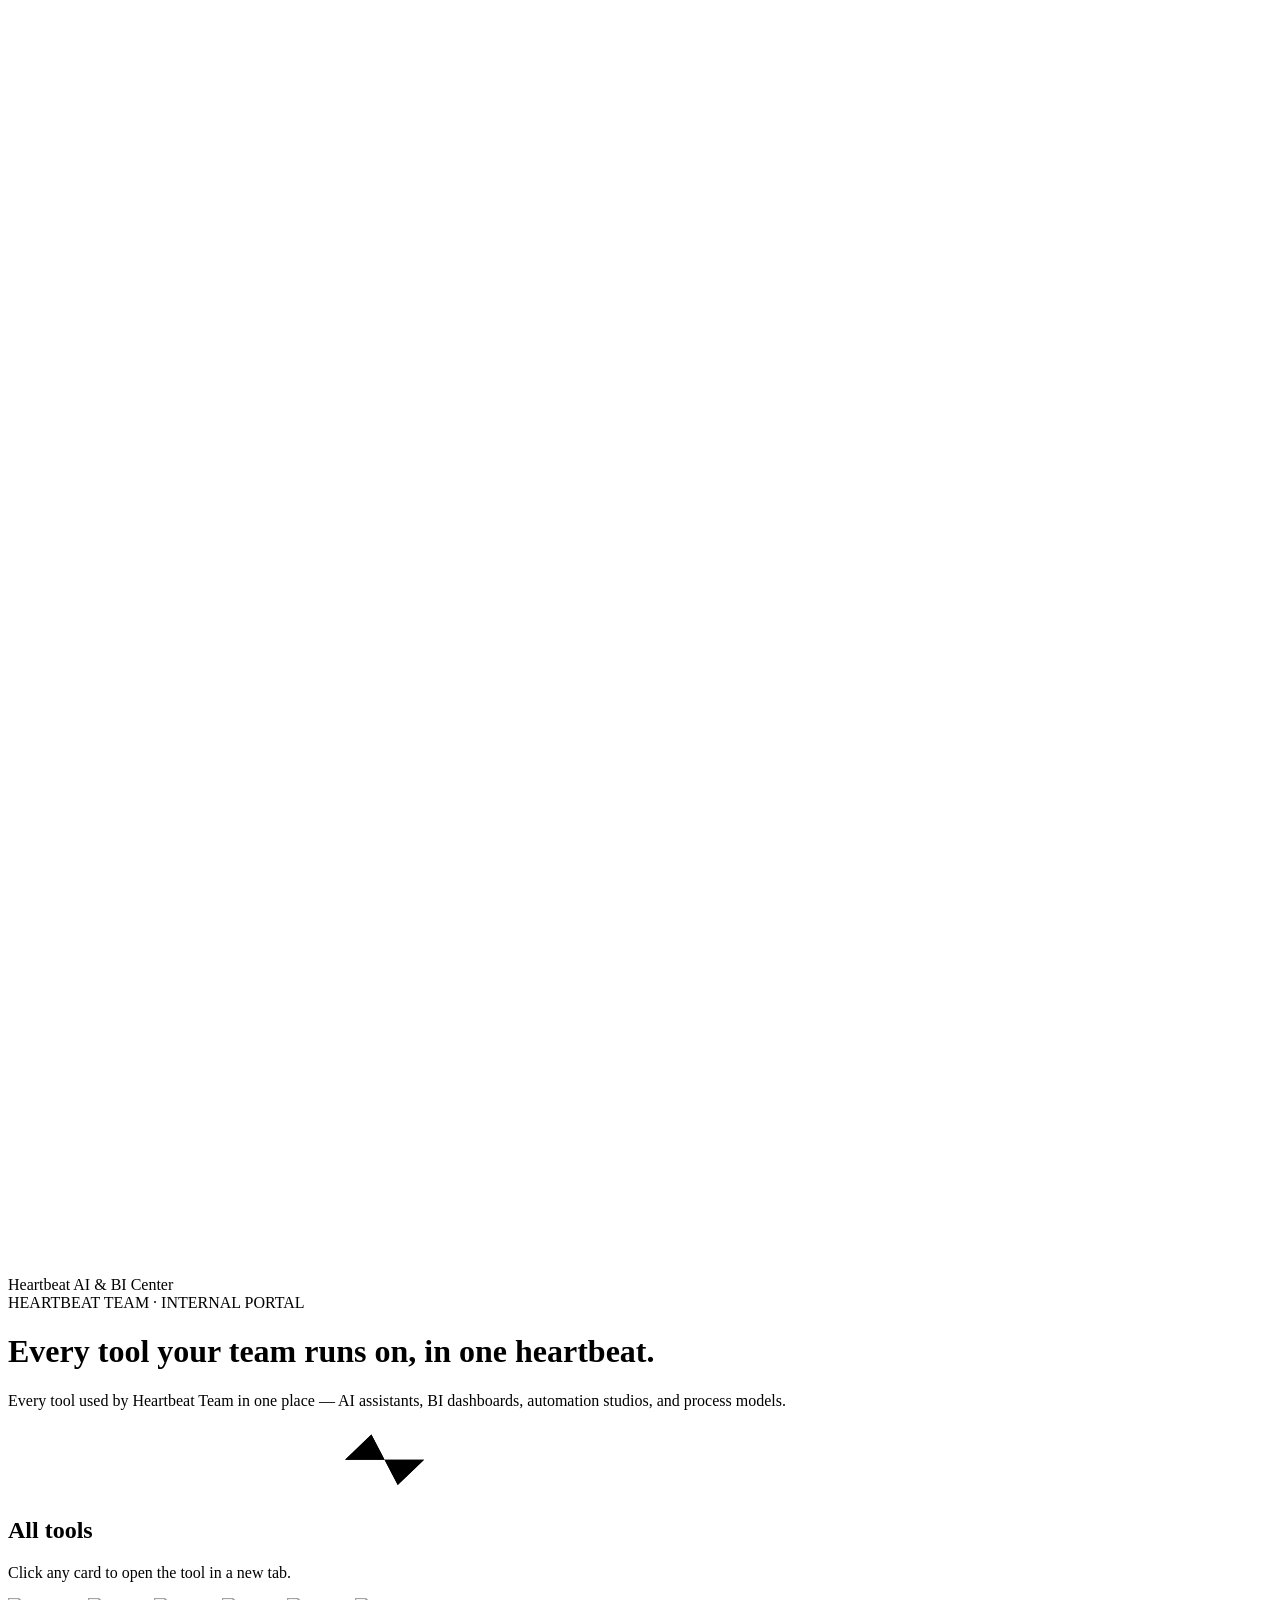
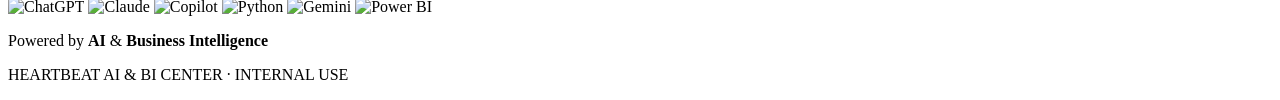
==== index.html @ fe0be356 "Add files via upload" ====
<!DOCTYPE html>
<html lang="en">
<head>
<meta charset="UTF-8">
<meta name="viewport" content="width=device-width, initial-scale=1.0">
<title>Heartbeat AI & BI Center</title>

<link rel="preconnect" href="https://fonts.googleapis.com">
<link rel="preconnect" href="https://fonts.gstatic.com" crossorigin>
<link href="https://fonts.googleapis.com/css2?family=Manrope:wght@500;700;800&family=Inter:wght@400;500;600&family=IBM+Plex+Mono:wght@500&display=swap" rel="stylesheet">
<link rel="stylesheet" href="https://cdnjs.cloudflare.com/ajax/libs/font-awesome/6.5.1/css/all.min.css">

<link rel="stylesheet" href="css/style.css">
</head>
<body>

<!-- ============ HERO ============ -->
<header class="hero">
  <nav class="hero-nav">
    <div class="brand">
      <div class="brand-mark">
        <svg viewBox="0 0 24 24" fill="none" xmlns="http://www.w3.org/2000/svg">
          <path d="M2 12H7L9.5 6L14.5 18L17 12H22" stroke="white" stroke-width="2" stroke-linecap="round" stroke-linejoin="round"/>
        </svg>
      </div>
      <span class="brand-name">Heartbeat<span> AI & BI Center</span></span>
    </div>
  </nav>

  <div class="hero-body">
    <div class="eyebrow"><span class="pulse-dot"></span>HEARTBEAT TEAM · INTERNAL PORTAL</div>
    <h1 class="hero-title">Every tool your team runs on, in one heartbeat.</h1>
    <p class="hero-subtitle">Every tool used by Heartbeat Team in one place — AI assistants, BI dashboards, automation studios, and process models.</p>
  </div>

  <div class="pulse-wrap">
    <svg viewBox="0 0 1200 64" preserveAspectRatio="none">
      <path class="pulse-line-track" d="M0 32 L280 32 L320 32 L345 8 L370 56 L395 32 L430 32 L1200 32"/>
      <path class="pulse-line" d="M0 32 L280 32 L320 32 L345 8 L370 56 L395 32 L430 32 L1200 32"/>
    </svg>
  </div>
</header>

<!-- ============ TOOLS GRID ============ -->
<main class="tools-section">
  <div class="section-head">
    <div>
      <h2>All tools</h2>
      <p>Click any card to open the tool in a new tab.</p>
    </div>
  </div>
  <div class="tools-grid" id="toolsGrid"></div>
</main>

<!-- ============ FOOTER ============ -->
<footer class="footer">
  <div class="footer-inner">
    <div class="footer-logos">
      <span class="logo-chip"><img src="images/ChatGPT Logo.png" alt="ChatGPT"></span>
      <span class="logo-chip"><img src="images/Claude Logo full.png" alt="Claude"></span>
      <span class="logo-chip"><img src="images/copilot logo full.png" alt="Copilot"></span>
      <span class="logo-chip"><img src="images/Python_logo_PNG3.png" alt="Python"></span>
      <span class="logo-chip"><img src="images/Google Gemini logo full.png" alt="Gemini"></span>
      <span class="logo-chip"><img src="images/PowerBI logo full 2.png" alt="Power BI"></span>
    </div>
    <p class="footer-text">Powered by <strong>AI</strong> & <strong>Business Intelligence</strong></p>
    <p class="footer-copy">HEARTBEAT AI & BI CENTER · INTERNAL USE</p>
  </div>
</footer>

<script src="js/script.js"></script>
</body>
</html>
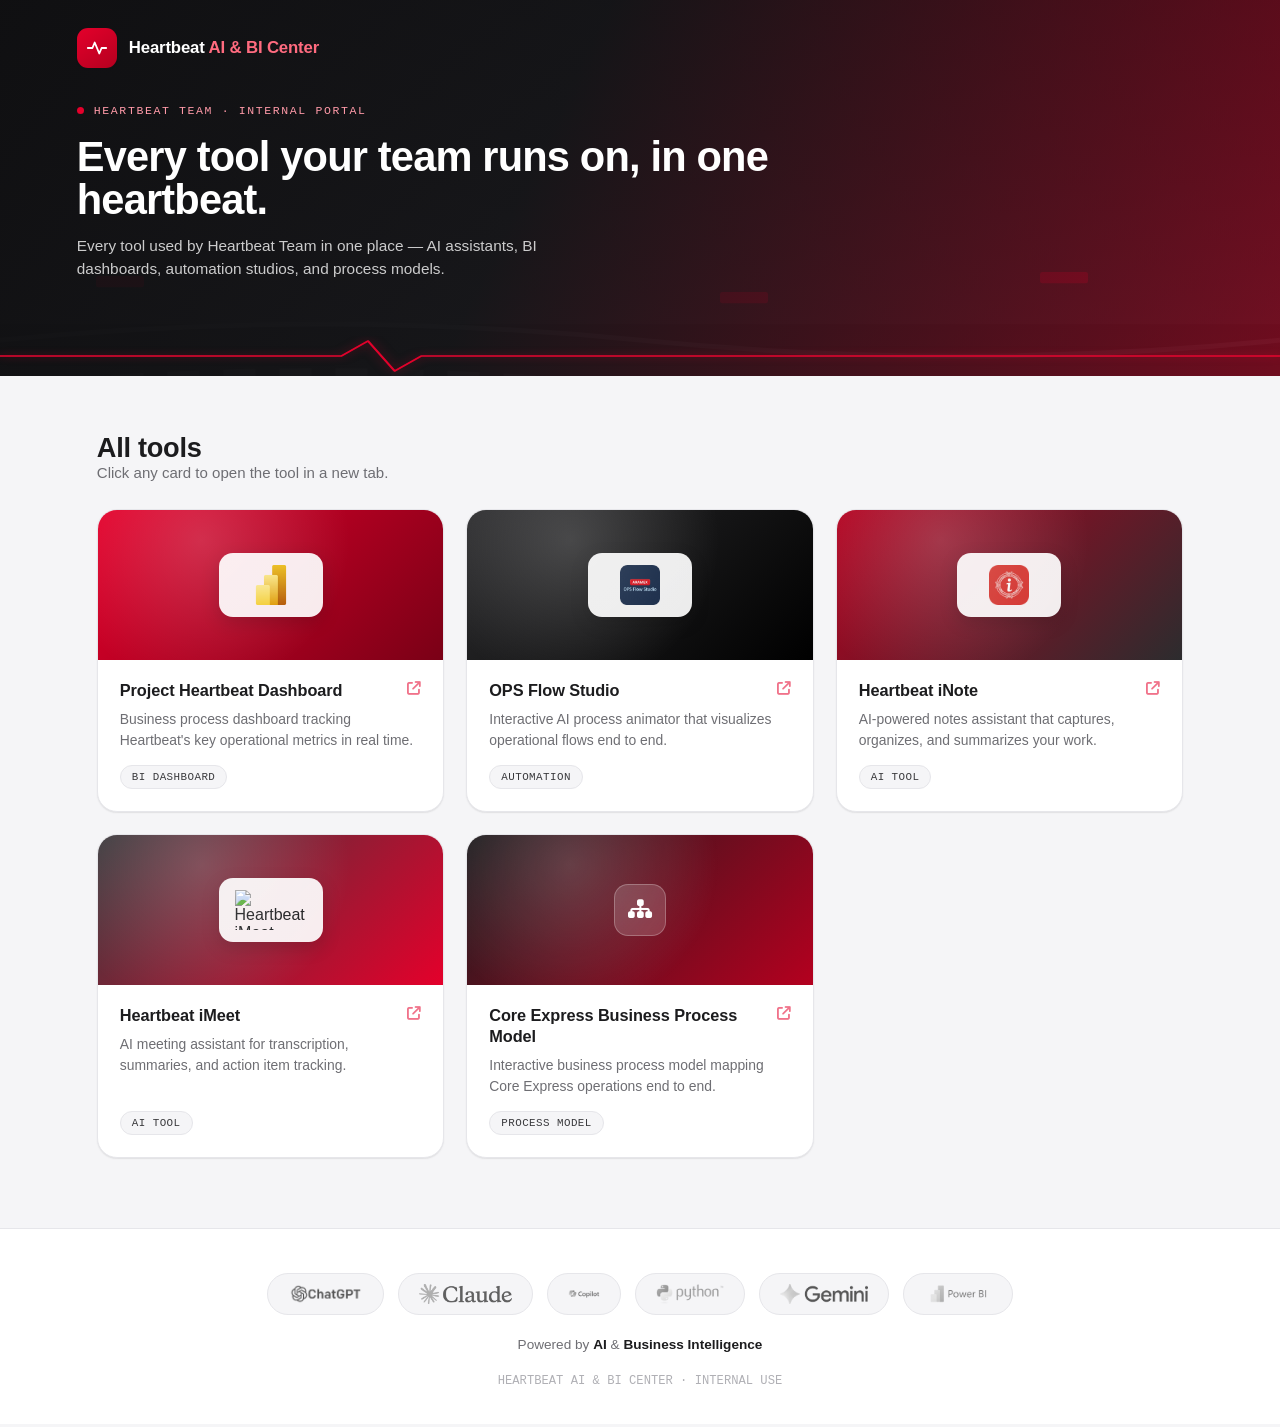
==== commit 8e26607e: "Add files via upload" ====
--- a/index.html
+++ b/index.html
@@ -10,7 +10,7 @@
 <link href="https://fonts.googleapis.com/css2?family=Manrope:wght@500;700;800&family=Inter:wght@400;500;600&family=IBM+Plex+Mono:wght@500&display=swap" rel="stylesheet">
 <link rel="stylesheet" href="https://cdnjs.cloudflare.com/ajax/libs/font-awesome/6.5.1/css/all.min.css">
 
-<link rel="stylesheet" href="css/style.css">
+<link rel="stylesheet" href="style.css">
 </head>
 <body>
 
@@ -68,6 +68,6 @@
   </div>
 </footer>
 
-<script src="js/script.js"></script>
+<script src="script.js"></script>
 </body>
 </html>
--- a/style.css
+++ b/style.css
@@ -0,0 +1,377 @@
+/* =========================================================
+   TOKENS
+   ========================================================= */
+:root{
+  --red: #E4002B;
+  --red-dark: #B4001F;
+  --ink: #1C1C1E;
+  --ink-soft: #3A3A3D;
+  --slate: #6E6E73;
+  --line: #E6E6EA;
+  --bg: #F5F5F7;
+  --white: #FFFFFF;
+
+  --font-display: 'Manrope', sans-serif;
+  --font-body: 'Inter', sans-serif;
+  --font-mono: 'IBM Plex Mono', monospace;
+
+  --radius-lg: 20px;
+  --radius-md: 14px;
+  --radius-sm: 8px;
+
+  --shadow-sm: 0 1px 2px rgba(28,28,30,0.06), 0 1px 1px rgba(28,28,30,0.04);
+  --shadow-md: 0 8px 24px rgba(28,28,30,0.08);
+  --shadow-lg: 0 20px 48px rgba(28,28,30,0.14);
+
+  --ease: cubic-bezier(.22,.61,.36,1);
+}
+
+*{ box-sizing: border-box; margin:0; padding:0; }
+html{ scroll-behavior:smooth; }
+body{
+  font-family: var(--font-body);
+  background: var(--bg);
+  color: var(--ink);
+  -webkit-font-smoothing: antialiased;
+  overflow-x:hidden;
+}
+img,svg{ display:block; max-width:100%; }
+a{ color:inherit; text-decoration:none; }
+@media (prefers-reduced-motion: reduce){
+  *{ animation-duration:0.001ms !important; animation-iteration-count:1 !important; transition-duration:0.001ms !important; scroll-behavior:auto !important; }
+}
+:focus-visible{ outline:2px solid var(--red); outline-offset:3px; border-radius:4px; }
+
+/* =========================================================
+   HERO
+   ========================================================= */
+.hero{
+  position:relative;
+  min-height: auto;
+  display:flex;
+  flex-direction:column;
+  color:var(--white);
+  overflow:hidden;
+  background:
+    linear-gradient(115deg, rgba(15,15,17,0.92) 0%, rgba(20,20,23,0.80) 42%, rgba(180,0,31,0.55) 100%),
+    url('data:image/svg+xml;utf8,<svg xmlns="http://www.w3.org/2000/svg" width="1600" height="900" viewBox="0 0 1600 900"><defs><linearGradient id="sky" x1="0" y1="0" x2="0" y2="1"><stop offset="0" stop-color="%23101012"/><stop offset="1" stop-color="%232a2a2e"/></linearGradient></defs><rect width="1600" height="900" fill="url(%23sky)"/><g opacity="0.5"><rect x="0" y="620" width="1600" height="280" fill="%23161618"/><path d="M0 640 Q400 600 800 640 T1600 640" stroke="%23333336" stroke-width="6" fill="none"/><path d="M0 700 Q400 660 800 700 T1600 700" stroke="%23333336" stroke-width="10" fill="none" stroke-dasharray="40 30"/></g><g opacity="0.35" fill="%23E4002B"><rect x="120" y="560" width="60" height="14" rx="3"/><rect x="900" y="580" width="60" height="14" rx="3"/><rect x="1300" y="555" width="60" height="14" rx="3"/></g></svg>') center/cover no-repeat;
+}
+.hero-nav{
+  display:flex; align-items:center; justify-content:space-between;
+  padding: 28px 6%;
+  position:relative; z-index:3;
+}
+.brand{ display:flex; align-items:center; gap:12px; }
+.brand-mark{
+  width:40px; height:40px; border-radius:11px;
+  background: linear-gradient(145deg, var(--red), var(--red-dark));
+  display:flex; align-items:center; justify-content:center;
+  box-shadow: var(--shadow-sm);
+  flex-shrink:0;
+}
+.brand-mark svg{ width:22px; height:22px; }
+.brand-name{
+  font-family: var(--font-display);
+  font-weight:800;
+  font-size:1.05rem;
+  letter-spacing:-0.01em;
+}
+.brand-name span{ color: #FF6B7F; }
+
+.hero-body{
+  display:flex;
+  flex-direction:column;
+  justify-content:center;
+  padding: 8px 6% 36px;
+  position:relative; z-index:3;
+}
+.eyebrow{
+  font-family: var(--font-mono);
+  font-size:0.72rem;
+  letter-spacing:0.14em;
+  text-transform:uppercase;
+  color:#FF9AA8;
+  margin-bottom:18px;
+  display:flex; align-items:center; gap:10px;
+}
+.eyebrow .pulse-dot{
+  width:7px; height:7px; border-radius:50%;
+  background:var(--red);
+  box-shadow:0 0 0 0 rgba(228,0,43,0.7);
+  animation: dotpulse 1.8s infinite;
+}
+@keyframes dotpulse{
+  0%{ box-shadow:0 0 0 0 rgba(228,0,43,0.55); }
+  70%{ box-shadow:0 0 0 10px rgba(228,0,43,0); }
+  100%{ box-shadow:0 0 0 0 rgba(228,0,43,0); }
+}
+.hero-title{
+  font-family: var(--font-display);
+  font-weight:800;
+  font-size: clamp(1.7rem, 3.4vw, 2.6rem);
+  line-height:1.04;
+  letter-spacing:-0.02em;
+  max-width: 780px;
+}
+.hero-subtitle{
+  margin-top:12px;
+  font-size: clamp(0.94rem, 1.2vw, 1.05rem);
+  color: rgba(255,255,255,0.78);
+  max-width: 540px;
+  font-weight:400;
+  line-height:1.5;
+}
+
+/* heartbeat pulse line - signature element */
+.pulse-wrap{
+  position:relative; z-index:3;
+  width:100%;
+  height:40px;
+  margin-top:20px;
+}
+.pulse-wrap svg{ width:100%; height:100%; }
+.pulse-line{
+  fill:none;
+  stroke:var(--red);
+  stroke-width:2.5;
+  stroke-linecap:round;
+  stroke-linejoin:round;
+  stroke-dasharray: 1400;
+  stroke-dashoffset: 1400;
+  animation: draw 2.6s var(--ease) forwards 0.3s, glow 2.6s ease-in-out infinite 2.9s;
+  filter: drop-shadow(0 0 6px rgba(228,0,43,0.5));
+}
+@keyframes draw{ to{ stroke-dashoffset:0; } }
+@keyframes glow{
+  0%,100%{ opacity:0.65; }
+  50%{ opacity:1; }
+}
+.pulse-line-track{
+  fill:none;
+  stroke: rgba(255,255,255,0.14);
+  stroke-width:1.5;
+}
+
+/* =========================================================
+   TOOLS GRID
+   ========================================================= */
+.tools-section{
+  max-width:1240px;
+  margin: 56px auto 40px;
+  padding: 0 6%;
+}
+.section-head{
+  display:flex;
+  align-items:flex-end;
+  justify-content:space-between;
+  margin-bottom:28px;
+  gap:20px;
+  flex-wrap:wrap;
+}
+.section-head h2{
+  font-family:var(--font-display);
+  font-weight:800;
+  font-size:1.7rem;
+  letter-spacing:-0.01em;
+}
+.section-head p{
+  color:var(--slate);
+  font-size:0.94rem;
+  max-width:420px;
+}
+
+.tools-grid{
+  display:grid;
+  grid-template-columns: repeat(auto-fill, minmax(280px, 1fr));
+  gap:22px;
+}
+
+.tool-card{
+  background:var(--white);
+  border-radius: var(--radius-lg);
+  border:1px solid var(--line);
+  overflow:hidden;
+  box-shadow: var(--shadow-sm);
+  cursor:pointer;
+  transition: transform 0.35s var(--ease), box-shadow 0.35s var(--ease), border-color 0.35s var(--ease);
+  display:flex;
+  flex-direction:column;
+  opacity:0;
+  transform: translateY(14px);
+  animation: cardIn 0.6s var(--ease) forwards;
+}
+@keyframes cardIn{ to{ opacity:1; transform:translateY(0);} }
+
+.tool-card:hover{
+  transform: translateY(-6px);
+  box-shadow: var(--shadow-lg);
+  border-color: rgba(228,0,43,0.25);
+}
+.tool-card:hover .thumb-icon,
+.tool-card:hover .thumb-logo img{
+  transform: scale(1.08);
+}
+.tool-card:hover .card-arrow{
+  transform: translate(3px,-3px);
+  opacity:1;
+}
+
+.thumb{
+  position:relative;
+  height:150px;
+  display:flex;
+  align-items:center;
+  justify-content:center;
+  overflow:hidden;
+}
+.thumb-icon{
+  width:52px; height:52px;
+  border-radius:14px;
+  background:rgba(255,255,255,0.16);
+  backdrop-filter: blur(6px);
+  display:flex; align-items:center; justify-content:center;
+  color:var(--white);
+  font-size:1.35rem;
+  transition: transform 0.4s var(--ease);
+  border:1px solid rgba(255,255,255,0.25);
+}
+.thumb::after{
+  content:'';
+  position:absolute; inset:0;
+  background: radial-gradient(circle at 30% 20%, rgba(255,255,255,0.18), transparent 55%);
+}
+.thumb-logo{
+  width:104px; height:64px;
+  border-radius:14px;
+  background:rgba(255,255,255,0.92);
+  display:flex; align-items:center; justify-content:center;
+  padding:12px 16px;
+  box-shadow: 0 6px 18px rgba(0,0,0,0.18);
+}
+.thumb-logo img{
+  max-width:100%;
+  max-height:100%;
+  object-fit:contain;
+  transition: transform 0.4s var(--ease);
+}
+
+.card-body{
+  padding: 20px 22px 22px;
+  display:flex;
+  flex-direction:column;
+  gap:8px;
+  flex:1;
+}
+.card-top-row{
+  display:flex;
+  align-items:flex-start;
+  justify-content:space-between;
+  gap:10px;
+}
+.card-title{
+  font-family:var(--font-display);
+  font-weight:700;
+  font-size:1.02rem;
+  letter-spacing:-0.005em;
+  line-height:1.3;
+}
+.card-arrow{
+  color:var(--red);
+  font-size:0.85rem;
+  opacity:0.55;
+  transition: transform 0.3s var(--ease), opacity 0.3s var(--ease);
+  flex-shrink:0;
+  margin-top:2px;
+}
+.card-desc{
+  color:var(--slate);
+  font-size:0.87rem;
+  line-height:1.5;
+  flex:1;
+}
+.badge{
+  align-self:flex-start;
+  font-family:var(--font-mono);
+  font-size:0.68rem;
+  letter-spacing:0.04em;
+  text-transform:uppercase;
+  padding:5px 11px;
+  border-radius:100px;
+  margin-top:6px;
+  border:1px solid var(--line);
+  color:var(--ink-soft);
+  background:var(--bg);
+}
+
+/* =========================================================
+   FOOTER
+   ========================================================= */
+.footer{
+  margin-top:70px;
+  border-top:1px solid var(--line);
+  background:var(--white);
+  padding: 44px 6% 36px;
+}
+.footer-inner{
+  max-width:1240px;
+  margin:0 auto;
+  display:flex;
+  flex-direction:column;
+  align-items:center;
+  gap:22px;
+  text-align:center;
+}
+.footer-logos{
+  display:flex;
+  flex-wrap:wrap;
+  justify-content:center;
+  align-items:center;
+  gap:14px;
+}
+.logo-chip{
+  display:flex; align-items:center; justify-content:center;
+  height:42px;
+  padding:0 20px;
+  border:1px solid var(--line);
+  border-radius:100px;
+  background:var(--bg);
+  transition: border-color 0.25s var(--ease), transform 0.25s var(--ease), background 0.25s var(--ease);
+}
+.logo-chip img{
+  height:20px;
+  width:auto;
+  max-width:110px;
+  object-fit:contain;
+  filter: grayscale(100%) opacity(0.65);
+  transition: filter 0.25s var(--ease);
+}
+.logo-chip:hover{
+  border-color: rgba(228,0,43,0.35);
+  background:var(--white);
+  transform: translateY(-2px);
+}
+.logo-chip:hover img{
+  filter: grayscale(0%) opacity(1);
+}
+.footer-text{
+  color:var(--slate);
+  font-size:0.85rem;
+}
+.footer-text strong{ color:var(--ink); font-weight:600; }
+.footer-copy{
+  font-size:0.76rem;
+  color:#B0B0B5;
+  font-family:var(--font-mono);
+}
+
+/* =========================================================
+   RESPONSIVE
+   ========================================================= */
+@media (max-width:640px){
+  .hero-nav{ padding:22px 5%; }
+  .hero-body{ padding:4px 5% 28px; }
+  .pulse-wrap{ height:32px; margin-top:16px; }
+  .tools-section{ padding:0 5%; margin-top:44px; }
+  .section-head{ flex-direction:column; align-items:flex-start; }
+  .tools-grid{ grid-template-columns:1fr; }
+}
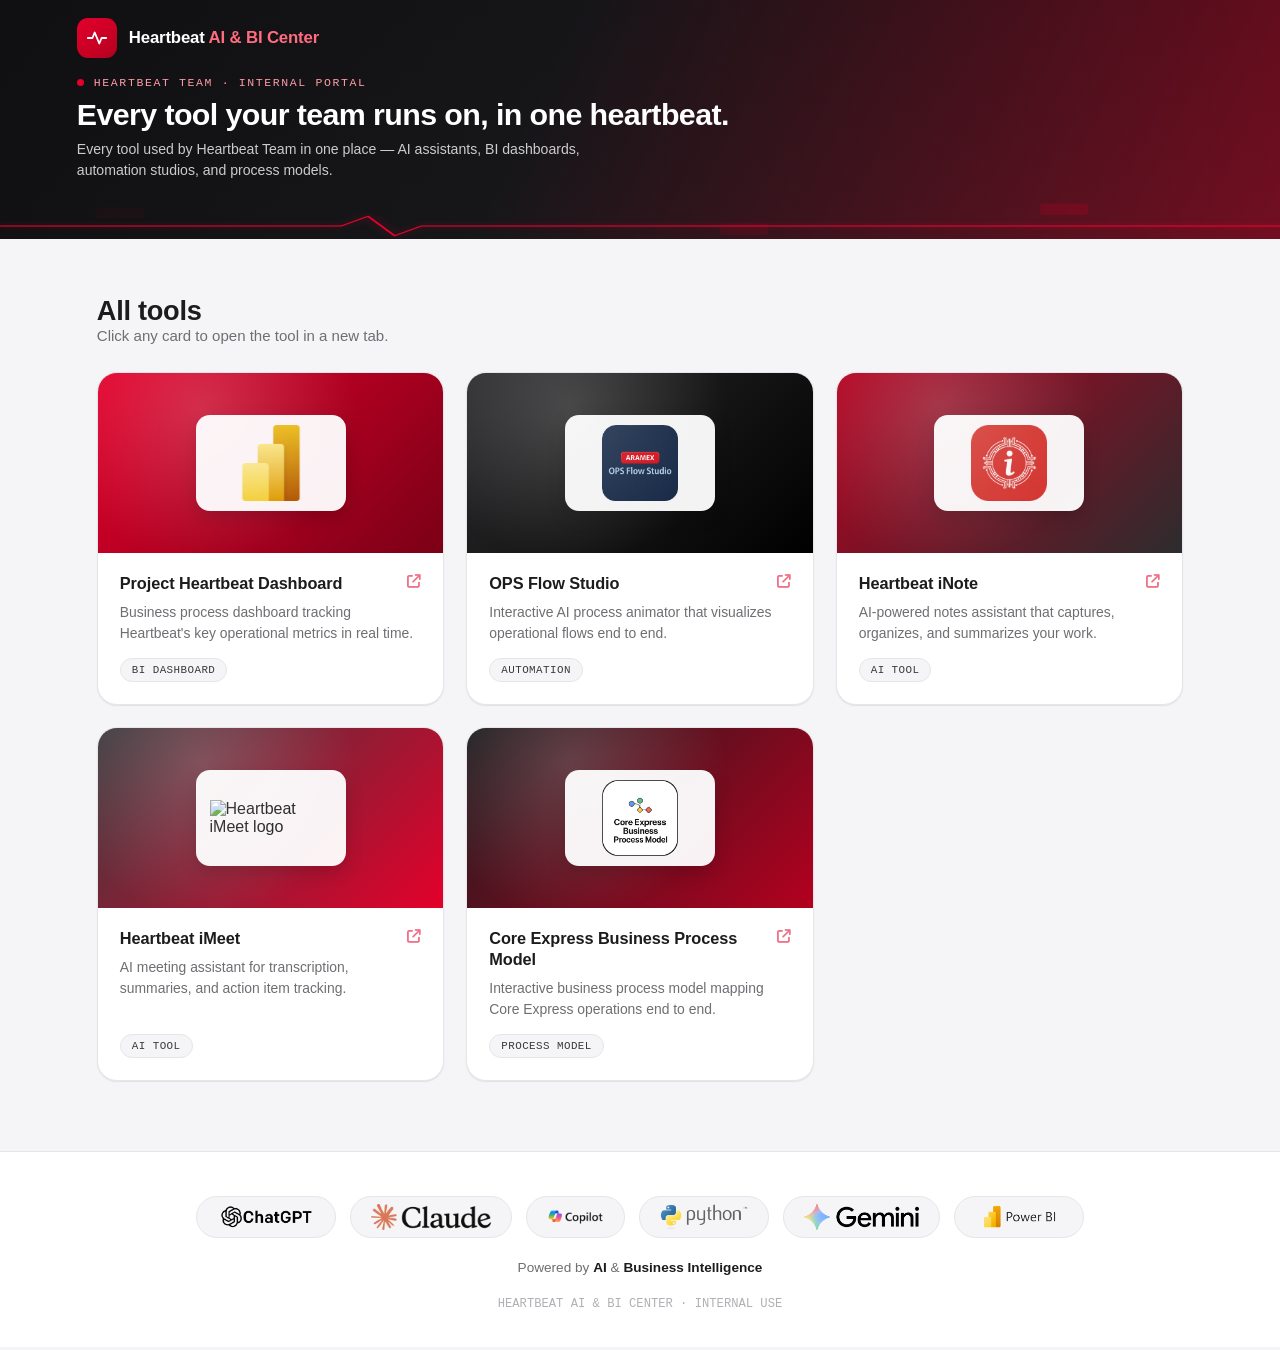
==== commit fa7ea369: "Add files via upload" ====
--- a/index.html
+++ b/index.html
@@ -11,6 +11,13 @@
 <link rel="stylesheet" href="https://cdnjs.cloudflare.com/ajax/libs/font-awesome/6.5.1/css/all.min.css">
 
 <link rel="stylesheet" href="style.css">
+
+<!-- Preload tool logos so cards don't show blank thumbnails on first load -->
+<link rel="preload" as="image" href="images/PowerBI logo.png">
+<link rel="preload" as="image" href="images/OPS Flow Studio Logo.png">
+<link rel="preload" as="image" href="images/Heartbeat iNote Logo R.png">
+<link rel="preload" as="image" href="images/iMeet Logo.png">
+<link rel="preload" as="image" href="images/BMPN Logo.png">
 </head>
 <body>
 
@@ -56,12 +63,12 @@
 <footer class="footer">
   <div class="footer-inner">
     <div class="footer-logos">
-      <span class="logo-chip"><img src="images/ChatGPT Logo.png" alt="ChatGPT"></span>
-      <span class="logo-chip"><img src="images/Claude Logo full.png" alt="Claude"></span>
-      <span class="logo-chip"><img src="images/copilot logo full.png" alt="Copilot"></span>
-      <span class="logo-chip"><img src="images/Python_logo_PNG3.png" alt="Python"></span>
-      <span class="logo-chip"><img src="images/Google Gemini logo full.png" alt="Gemini"></span>
-      <span class="logo-chip"><img src="images/PowerBI logo full 2.png" alt="Power BI"></span>
+      <span class="logo-chip"><img src="images/ChatGPT Logo.png" alt="ChatGPT" loading="eager" fetchpriority="high" decoding="async"></span>
+      <span class="logo-chip"><img src="images/Claude Logo full.png" alt="Claude" loading="eager" fetchpriority="high" decoding="async"></span>
+      <span class="logo-chip"><img src="images/copilot logo full.png" alt="Copilot" loading="eager" fetchpriority="high" decoding="async"></span>
+      <span class="logo-chip"><img src="images/Python_logo_PNG3.png" alt="Python" loading="eager" fetchpriority="high" decoding="async"></span>
+      <span class="logo-chip"><img src="images/Google Gemini logo full.png" alt="Gemini" loading="eager" fetchpriority="high" decoding="async"></span>
+      <span class="logo-chip"><img src="images/PowerBI logo full 2.png" alt="Power BI" loading="eager" fetchpriority="high" decoding="async"></span>
     </div>
     <p class="footer-text">Powered by <strong>AI</strong> & <strong>Business Intelligence</strong></p>
     <p class="footer-copy">HEARTBEAT AI & BI CENTER · INTERNAL USE</p>
--- a/style.css
+++ b/style.css
@@ -58,7 +58,7 @@
 }
 .hero-nav{
   display:flex; align-items:center; justify-content:space-between;
-  padding: 28px 6%;
+  padding: 18px 6%;
   position:relative; z-index:3;
 }
 .brand{ display:flex; align-items:center; gap:12px; }
@@ -82,7 +82,7 @@
   display:flex;
   flex-direction:column;
   justify-content:center;
-  padding: 8px 6% 36px;
+  padding: 0 6% 20px;
   position:relative; z-index:3;
 }
 .eyebrow{
@@ -91,7 +91,7 @@
   letter-spacing:0.14em;
   text-transform:uppercase;
   color:#FF9AA8;
-  margin-bottom:18px;
+  margin-bottom:10px;
   display:flex; align-items:center; gap:10px;
 }
 .eyebrow .pulse-dot{
@@ -108,14 +108,14 @@
 .hero-title{
   font-family: var(--font-display);
   font-weight:800;
-  font-size: clamp(1.7rem, 3.4vw, 2.6rem);
+  font-size: clamp(1.35rem, 2.4vw, 1.9rem);
   line-height:1.04;
   letter-spacing:-0.02em;
   max-width: 780px;
 }
 .hero-subtitle{
-  margin-top:12px;
-  font-size: clamp(0.94rem, 1.2vw, 1.05rem);
+  margin-top:8px;
+  font-size: clamp(0.88rem, 1.1vw, 0.98rem);
   color: rgba(255,255,255,0.78);
   max-width: 540px;
   font-weight:400;
@@ -126,8 +126,8 @@
 .pulse-wrap{
   position:relative; z-index:3;
   width:100%;
-  height:40px;
-  margin-top:20px;
+  height:26px;
+  margin-top:12px;
 }
 .pulse-wrap svg{ width:100%; height:100%; }
 .pulse-line{
@@ -218,7 +218,7 @@
 
 .thumb{
   position:relative;
-  height:150px;
+  height:180px;
   display:flex;
   align-items:center;
   justify-content:center;
@@ -241,11 +241,11 @@
   background: radial-gradient(circle at 30% 20%, rgba(255,255,255,0.18), transparent 55%);
 }
 .thumb-logo{
-  width:104px; height:64px;
+  width:150px; height:96px;
   border-radius:14px;
-  background:rgba(255,255,255,0.92);
+  background:rgba(255,255,255,0.95);
   display:flex; align-items:center; justify-content:center;
-  padding:12px 16px;
+  padding:10px 14px;
   box-shadow: 0 6px 18px rgba(0,0,0,0.18);
 }
 .thumb-logo img{
@@ -338,20 +338,20 @@
   transition: border-color 0.25s var(--ease), transform 0.25s var(--ease), background 0.25s var(--ease);
 }
 .logo-chip img{
-  height:20px;
+  height:26px;
   width:auto;
-  max-width:110px;
+  max-width:120px;
   object-fit:contain;
-  filter: grayscale(100%) opacity(0.65);
-  transition: filter 0.25s var(--ease);
 }
 .logo-chip:hover{
   border-color: rgba(228,0,43,0.35);
   background:var(--white);
   transform: translateY(-2px);
 }
-.logo-chip:hover img{
-  filter: grayscale(0%) opacity(1);
+/* Copilot's source file has more built-in whitespace than the others,
+   so it renders visibly smaller at the same height — boost it to match. */
+.logo-chip img[alt="Copilot"]{
+  height:36px;
 }
 .footer-text{
   color:var(--slate);
